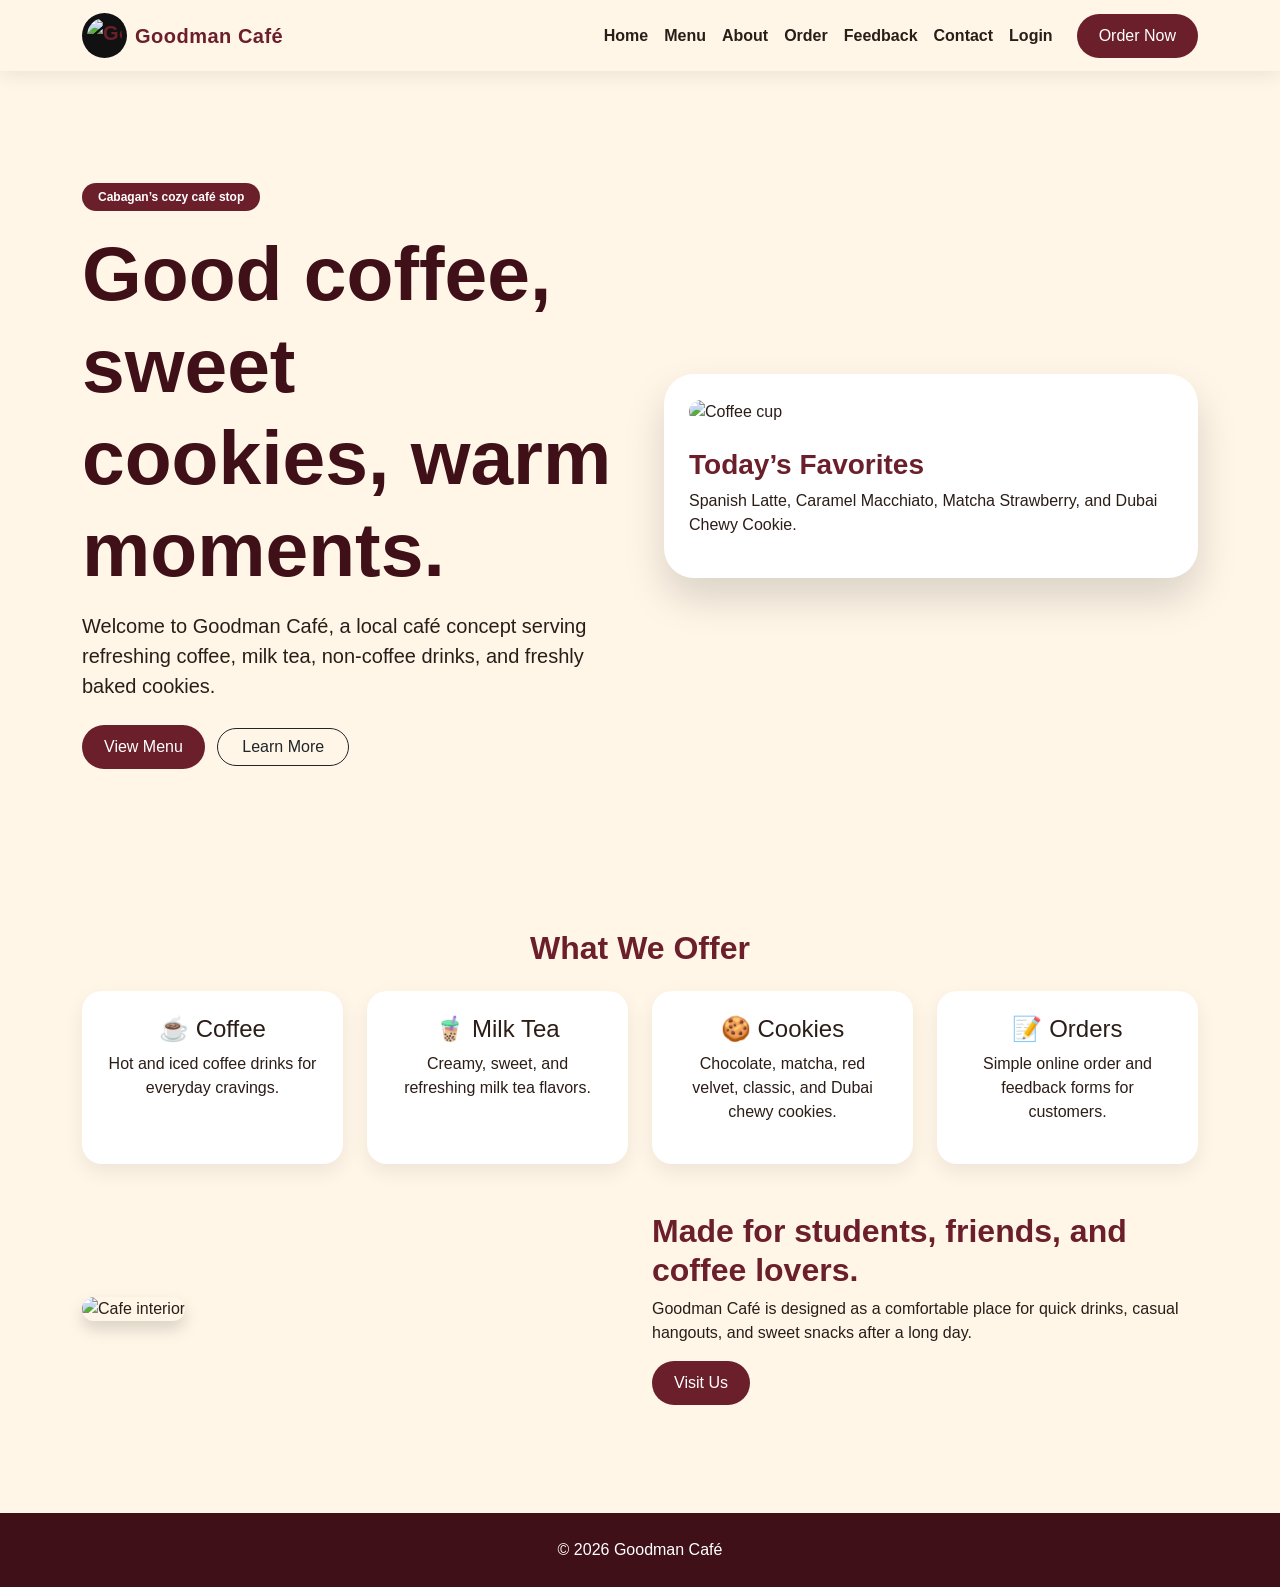
==== index.html @ baa292e7 "Add files via upload" ====
<!DOCTYPE html>
<html lang="en">
<head>
    <meta charset="UTF-8">
    <meta name="viewport" content="width=device-width, initial-scale=1.0">
    <title>Goodman Café | Home</title>

    <link href="https://cdn.jsdelivr.net/npm/bootstrap@5.3.3/dist/css/bootstrap.min.css" rel="stylesheet">
    <link rel="stylesheet" href="style.css">
</head>
<body>

    

<nav class="navbar navbar-expand-lg sticky-top">
    <div class="container">
<a class="navbar-brand d-flex align-items-center gap-2" href="index.html">
    <img src="logo.jpeg" alt="Goodman Refreshment Logo" class="nav-logo">
    Goodman Café
</a>        <button class="navbar-toggler" type="button" data-bs-toggle="collapse" data-bs-target="#navMenu">
            <span class="navbar-toggler-icon"></span>
        </button>

        <div class="collapse navbar-collapse" id="navMenu">
            <ul class="navbar-nav ms-auto">
                
                <li class="nav-item"><a class="nav-link" href="index.html">Home</a></li>
                <li class="nav-item"><a class="nav-link" href="menu.html">Menu</a></li>
                <li class="nav-item"><a class="nav-link" href="about.html">About</a></li>
                <li class="nav-item"><a class="nav-link" href="order.html">Order</a></li>
                <li class="nav-item"><a class="nav-link" href="feedback.html">Feedback</a></li>
                <li class="nav-item"><a class="nav-link" href="contact.html">Contact</a></li>
                <li class="nav-item"><a class="nav-link" href="login.html">Login</a></li>
            </ul>
            <a href="order.html" class="btn btn-wine ms-lg-3">Order Now</a>
        </div>
    </div>
</nav>

<section class="hero goodman-hero">
    <div class="container">
        <div class="row align-items-center g-5">
            <div class="col-lg-6">
                <span class="badge badge-wine rounded-pill px-3 py-2 mb-3">Cabagan’s cozy café stop</span>
                <h1>Good coffee, sweet cookies, warm moments.</h1>
                <p class="lead mt-3">
                    Welcome to Goodman Café, a local café concept serving refreshing coffee,
                    milk tea, non-coffee drinks, and freshly baked cookies.
                </p>
                <div class="mt-4">
                    <a href="menu.html" class="btn btn-wine me-2">View Menu</a>
                    <a href="about.html" class="btn btn-outline-dark rounded-pill px-4">Learn More</a>
                </div>
            </div>

            <div class="col-lg-6">
                <div class="hero-card">
                    <img src="best.jpg"
                class="img-fluid rounded-4" alt="Coffee cup">
                    <h3 class="mt-4 section-title">Today’s Favorites</h3>
                    <p>Spanish Latte, Caramel Macchiato, Matcha Strawberry, and Dubai Chewy Cookie.</p>
                </div>
            </div>
        </div>
    </div>
</section>

<section class="container py-5">
    <h2 class="text-center section-title mb-4">What We Offer</h2>

    <div class="row g-4">
        <div class="col-md-3">
            <div class="feature-box text-center">
                <h4>☕ Coffee</h4>
                <p>Hot and iced coffee drinks for everyday cravings.</p>
            </div>
        </div>

        <div class="col-md-3">
            <div class="feature-box text-center">
                <h4>🧋 Milk Tea</h4>
                <p>Creamy, sweet, and refreshing milk tea flavors.</p>
            </div>
        </div>

        <div class="col-md-3">
            <div class="feature-box text-center">
                <h4>🍪 Cookies</h4>
                <p>Chocolate, matcha, red velvet, classic, and Dubai chewy cookies.</p>
            </div>
        </div>

        <div class="col-md-3">
            <div class="feature-box text-center">
                <h4>📝 Orders</h4>
                <p>Simple online order and feedback forms for customers.</p>
            </div>
        </div>
    </div>
</section>

<section class="container pb-5">
    <div class="row g-4 align-items-center">
        <div class="col-md-6">
            <img src="banner.jpeg"
                class="img-fluid rounded-5 shadow" alt="Cafe interior">
        </div>

        <div class="col-md-6">
            <h2 class="section-title">Made for students, friends, and coffee lovers.</h2>
            <p>
                Goodman Café is designed as a comfortable place for quick drinks,
                casual hangouts, and sweet snacks after a long day.
            </p>
            <a href="contact.html" class="btn btn-wine">Visit Us</a>
        </div>
    </div>
</section>

<footer class="footer text-center">
    <p class="mb-0">© 2026 Goodman Café</p>
</footer>

<script src="https://cdn.jsdelivr.net/npm/bootstrap@5.3.3/dist/js/bootstrap.bundle.min.js"></script>
<script src="script.js"></script>
</body>
</html>
---- style.css ----
:root{
    --wine:#6b1f2b;
    --wine-dark:#3f1018;
    --cream:#fff6e8;
    --soft:#f3dfc7;
    --brown:#7b4b32;
    --text:#2b1d17;
}

*{
    box-sizing:border-box;
}

body{
    margin:0;
    font-family: 'Segoe UI', Arial, sans-serif;
    background:var(--cream);
    color:var(--text);
}

.navbar{
    background:rgba(255,246,232,0.95);
    box-shadow:0 4px 18px rgba(0,0,0,0.08);
}

.navbar-brand{
    color:var(--wine)!important;
    font-weight:800;
    letter-spacing:.5px;
}

.nav-link{
    color:var(--text)!important;
    font-weight:600;
}

.nav-link:hover{
    color:var(--wine)!important;
}

.nav-logo{
    width:45px;
    height:45px;
    object-fit:contain;
    background:#111;
    border-radius:50%;
    padding:5px;
}

.btn-wine{
    background:var(--wine);
    color:white;
    border:none;
    border-radius:30px;
    padding:10px 22px;
}

.btn-wine:hover{
    background:var(--wine-dark);
    color:white;
}

.hero{
    min-height:90vh;
    display:flex;
    align-items:center;
    background:
    linear-gradient(rgba(255,246,232,.90), rgba(255,246,232,.90)),
    url("https://images.unsplash.com/photo-1495474472287-4d71bcdd2085?q=80&w=1600");
    background-size:cover;
    background-position:center;
}

.hero h1{
    font-size:clamp(2.4rem, 6vw, 5rem);
    font-weight:900;
    color:var(--wine-dark);
}

.hero-card{
    background:white;
    border-radius:30px;
    padding:25px;
    box-shadow:0 20px 40px rgba(0,0,0,.15);
}

.section-title{
    color:var(--wine);
    font-weight:900;
}

.card{
    border:none;
    border-radius:24px;
    box-shadow:0 10px 25px rgba(0,0,0,.08);
    overflow:hidden;
}

.menu-card img{
    height:210px;
    object-fit:cover;
}

.price{
    color:var(--wine);
    font-weight:800;
}

.badge-wine{
    background:var(--wine);
    color:white;
}

.form-control, .form-select{
    border-radius:15px;
    padding:12px;
}

.footer{
    background:var(--wine-dark);
    color:white;
    padding:25px 0;
    margin-top:60px;
}

.feature-box{
    background:white;
    border-radius:20px;
    padding:24px;
    height:100%;
    box-shadow:0 8px 20px rgba(0,0,0,.07);
}

.contact-box{
    background:white;
    border-left:8px solid var(--wine);
    border-radius:20px;
    padding:25px;
}

.goodman-hero{
    background:
    linear-gradient(rgba(255,246,232,.82), rgba(255,246,232,.88)),
    url("banner.jpeg");
    background-size:cover;
    background-position:center;
}
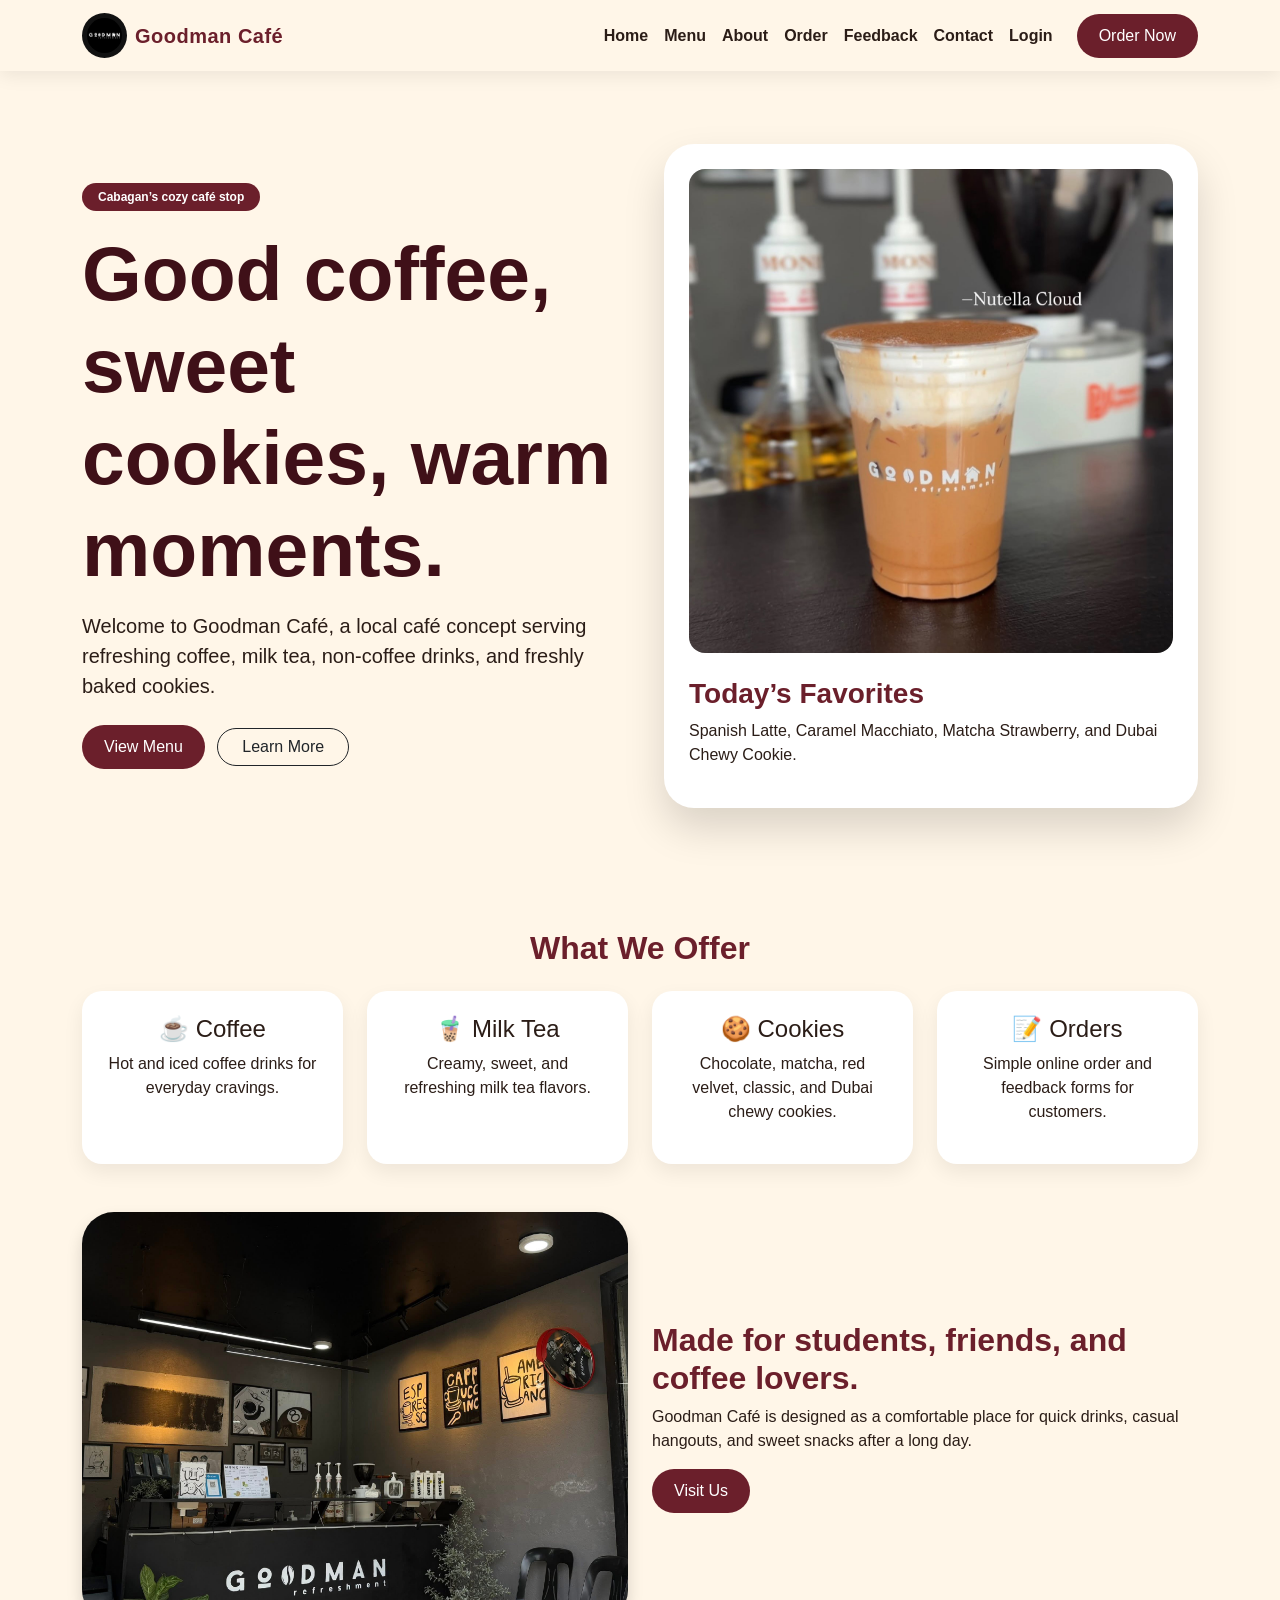
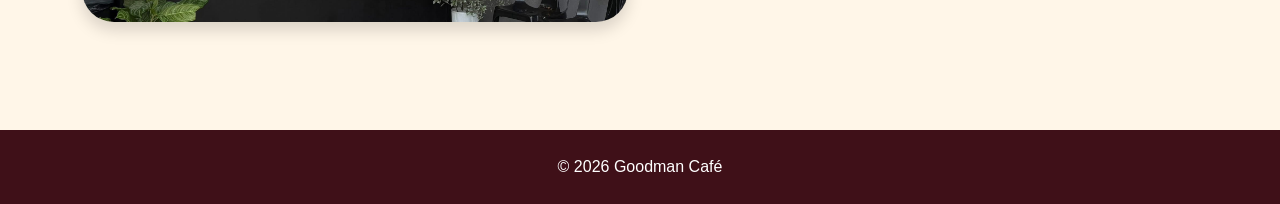
==== commit 3e1453f3: "Update index.html" ====
--- a/index.html
+++ b/index.html
@@ -15,7 +15,7 @@
 <nav class="navbar navbar-expand-lg sticky-top">
     <div class="container">
 <a class="navbar-brand d-flex align-items-center gap-2" href="index.html">
-    <img src="logo.jpeg" alt="Goodman Refreshment Logo" class="nav-logo">
+    <img src="logo.JPEG" alt="Goodman Refreshment Logo" class="nav-logo">
     Goodman Café
 </a>        <button class="navbar-toggler" type="button" data-bs-toggle="collapse" data-bs-target="#navMenu">
             <span class="navbar-toggler-icon"></span>
@@ -55,7 +55,7 @@
 
             <div class="col-lg-6">
                 <div class="hero-card">
-                    <img src="best.jpg"
+                    <img src="best.JPEG"
                 class="img-fluid rounded-4" alt="Coffee cup">
                     <h3 class="mt-4 section-title">Today’s Favorites</h3>
                     <p>Spanish Latte, Caramel Macchiato, Matcha Strawberry, and Dubai Chewy Cookie.</p>
@@ -102,7 +102,7 @@
 <section class="container pb-5">
     <div class="row g-4 align-items-center">
         <div class="col-md-6">
-            <img src="banner.jpeg"
+            <img src="banner.JPEG"
                 class="img-fluid rounded-5 shadow" alt="Cafe interior">
         </div>
 
@@ -124,4 +124,4 @@
 <script src="https://cdn.jsdelivr.net/npm/bootstrap@5.3.3/dist/js/bootstrap.bundle.min.js"></script>
 <script src="script.js"></script>
 </body>
-</html>+</html>
